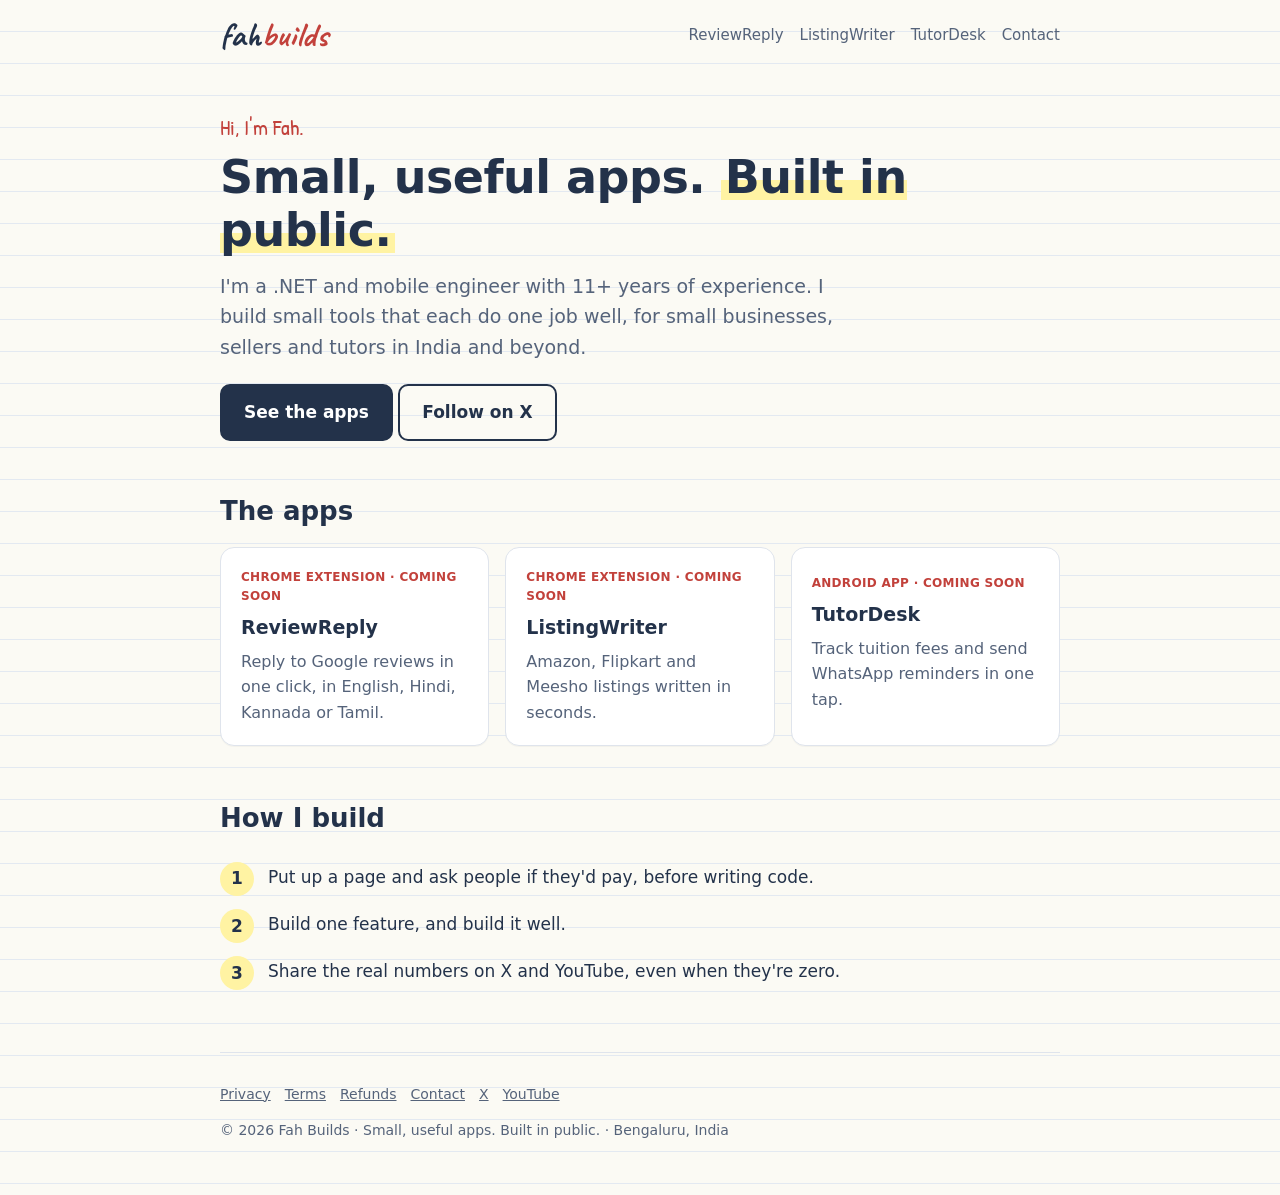
==== index.html @ e9f2c5de "Create index.html" ====
<!doctype html>
<html lang="en">
<head>
<meta charset="utf-8">
<meta name="viewport" content="width=device-width,initial-scale=1">
<title>Fah Builds · Small, useful apps. Built in public.</title>
<meta name="description" content="Small, useful apps built in public by Fah, a .NET and mobile engineer from Bengaluru.">
<meta property="og:title" content="Fah Builds · Small, useful apps. Built in public.">
<meta property="og:description" content="Small, useful apps built in public by Fah, a .NET and mobile engineer from Bengaluru.">
<link rel="icon" href="assets/favicon.svg" type="image/svg+xml">
<link rel="preconnect" href="https://fonts.googleapis.com">
<link rel="preconnect" href="https://fonts.gstatic.com" crossorigin>
<link href="https://fonts.googleapis.com/css2?family=Caveat:wght@700&family=Patrick+Hand&display=swap" rel="stylesheet">
<link rel="stylesheet" href="assets/style.css">
</head>
<body>
<div class="wrap">
<header class="top">
  <a class="brand" href="">fah<span>builds</span></a>
  <nav><a href="reviewreply/">ReviewReply</a><a href="listingwriter/">ListingWriter</a><a href="tutordesk/">TutorDesk</a><a href="contact.html">Contact</a></nav>
</header>

<section class="hero">
  <p class="kicker">Hi, I'm Fah.</p>
  <h1>Small, useful apps. <mark>Built in public.</mark></h1>
  <p class="lead">I'm a .NET and mobile engineer with 11+ years of experience. I build small tools that each do one job well, for small businesses, sellers and tutors in India and beyond.</p>
  <a class="btn" href="#apps">See the apps</a> <a class="btn ghost" href="https://x.com/fahbuilds">Follow on X</a>
</section>
<section id="apps">
  <h2>The apps</h2>
  <div class="grid three">
    <a class="card" href="reviewreply/" style="text-decoration:none;color:inherit"><span class="tag">Chrome extension · Coming soon</span><h3>ReviewReply</h3><p>Reply to Google reviews in one click, in English, Hindi, Kannada or Tamil.</p></a>
    <a class="card" href="listingwriter/" style="text-decoration:none;color:inherit"><span class="tag">Chrome extension · Coming soon</span><h3>ListingWriter</h3><p>Amazon, Flipkart and Meesho listings written in seconds.</p></a>
    <a class="card" href="tutordesk/" style="text-decoration:none;color:inherit"><span class="tag">Android app · Coming soon</span><h3>TutorDesk</h3><p>Track tuition fees and send WhatsApp reminders in one tap.</p></a>
  </div>
</section>
<section>
  <h2>How I build</h2>
  <ol class="steps"><li>Put up a page and ask people if they'd pay, before writing code.</li><li>Build one feature, and build it well.</li><li>Share the real numbers on X and YouTube, even when they're zero.</li></ol>
</section>

<footer>
  <div><a href="privacy.html">Privacy</a><a href="terms.html">Terms</a><a href="refund.html">Refunds</a><a href="contact.html">Contact</a><a href="https://x.com/fahbuilds">X</a><a href="https://www.youtube.com/@fahbuilds">YouTube</a></div>
  <p>© <span id="yr">2026</span> Fah Builds · Small, useful apps. Built in public. · Bengaluru, India</p>
</footer>
</div>
<script src="assets/config.js"></script>
</body>
</html>
---- assets/style.css ----
:root{--paper:#fbfaf4;--line:#e3e9f1;--ink:#23324a;--muted:#55637a;--red:#c2413b;--hl:#fff3a3;--card:#ffffff;--border:#dfe4ec;--margin:#e4a3a3}
*{box-sizing:border-box}
html{-webkit-text-size-adjust:100%}
body{margin:0;background:var(--paper);color:var(--ink);font:17px/1.6 system-ui,-apple-system,"Segoe UI",Roboto,sans-serif;
 background-image:repeating-linear-gradient(to bottom,transparent 0,transparent 31px,var(--line) 31px,var(--line) 32px)}
a{color:var(--red)}
.wrap{max-width:880px;margin:0 auto;padding:0 20px}
header.top{padding:18px 0;display:flex;align-items:center;justify-content:space-between;gap:12px;flex-wrap:wrap}
.brand{font-family:Caveat,cursive;font-weight:700;font-size:34px;text-decoration:none;color:var(--ink);line-height:1}
.brand span{color:var(--red)}
nav a{color:var(--muted);text-decoration:none;margin-left:16px;font-size:15px}
nav a:hover{color:var(--ink)}
.hero{padding:40px 0 24px}
.kicker{font-family:"Patrick Hand",cursive;color:var(--red);font-size:22px;margin:0}
h1{font-size:clamp(30px,5vw,46px);line-height:1.15;margin:6px 0 14px;letter-spacing:-.5px}
h1 mark,h2 mark{background:linear-gradient(transparent 55%,var(--hl) 55%,var(--hl) 92%,transparent 92%);color:inherit;padding:0 4px}
.lead{font-size:19px;color:var(--muted);max-width:640px;margin:0 0 22px}
.btn{display:inline-block;background:var(--ink);color:#fff;text-decoration:none;padding:13px 22px;border-radius:10px;font-weight:600;border:2px solid var(--ink)}
.btn:hover{background:#111c2e}
.btn.ghost{background:transparent;color:var(--ink)}
.note{font-size:14px;color:var(--muted);margin-top:10px}
section{padding:26px 0}
h2{font-size:26px;margin:0 0 14px}
.grid{display:grid;grid-template-columns:repeat(auto-fit,minmax(300px,1fr));gap:16px}
.card{background:var(--card);border:1px solid var(--border);border-radius:14px;padding:20px;box-shadow:0 1px 0 rgba(0,0,0,.03)}
.card h3{margin:0 0 6px;font-size:19px}
.card p{margin:0;color:var(--muted);font-size:16px}
.tag{display:inline-block;font-size:12px;font-weight:600;letter-spacing:.3px;text-transform:uppercase;color:var(--red);margin-bottom:6px}
.steps{counter-reset:s;list-style:none;padding:0;margin:0}
.steps li{counter-increment:s;padding:10px 0 10px 48px;position:relative}
.steps li::before{content:counter(s);position:absolute;left:0;top:8px;width:34px;height:34px;border-radius:50%;background:var(--hl);font-weight:700;display:flex;align-items:center;justify-content:center}
.price{display:grid;grid-template-columns:repeat(auto-fit,minmax(240px,1fr));gap:16px}
.price .card{text-align:left}
.amt{font-size:32px;font-weight:700;margin:4px 0}
.amt small{font-size:15px;color:var(--muted);font-weight:400}
.price ul{padding-left:18px;margin:10px 0 0;color:var(--muted)}
.pro{border:2px solid var(--ink)}
details{background:var(--card);border:1px solid var(--border);border-radius:12px;padding:14px 18px;margin-bottom:10px}
summary{font-weight:600;cursor:pointer}
details p{margin:8px 0 0;color:var(--muted)}
.cta{background:var(--card);border:2px dashed var(--ink);border-radius:16px;padding:26px;text-align:center}
footer{padding:30px 0 40px;color:var(--muted);font-size:14px;border-top:1px solid var(--border);margin-top:30px}
footer a{color:var(--muted);margin-right:14px}
.legal h2{font-size:21px;margin-top:26px}
.legal p,.legal li{color:#33415a}
@media (max-width:560px){body{font-size:16px}nav a{margin:0 14px 0 0}.hero{padding-top:20px}}
.grid.three{grid-template-columns:repeat(auto-fit,minmax(230px,1fr))}
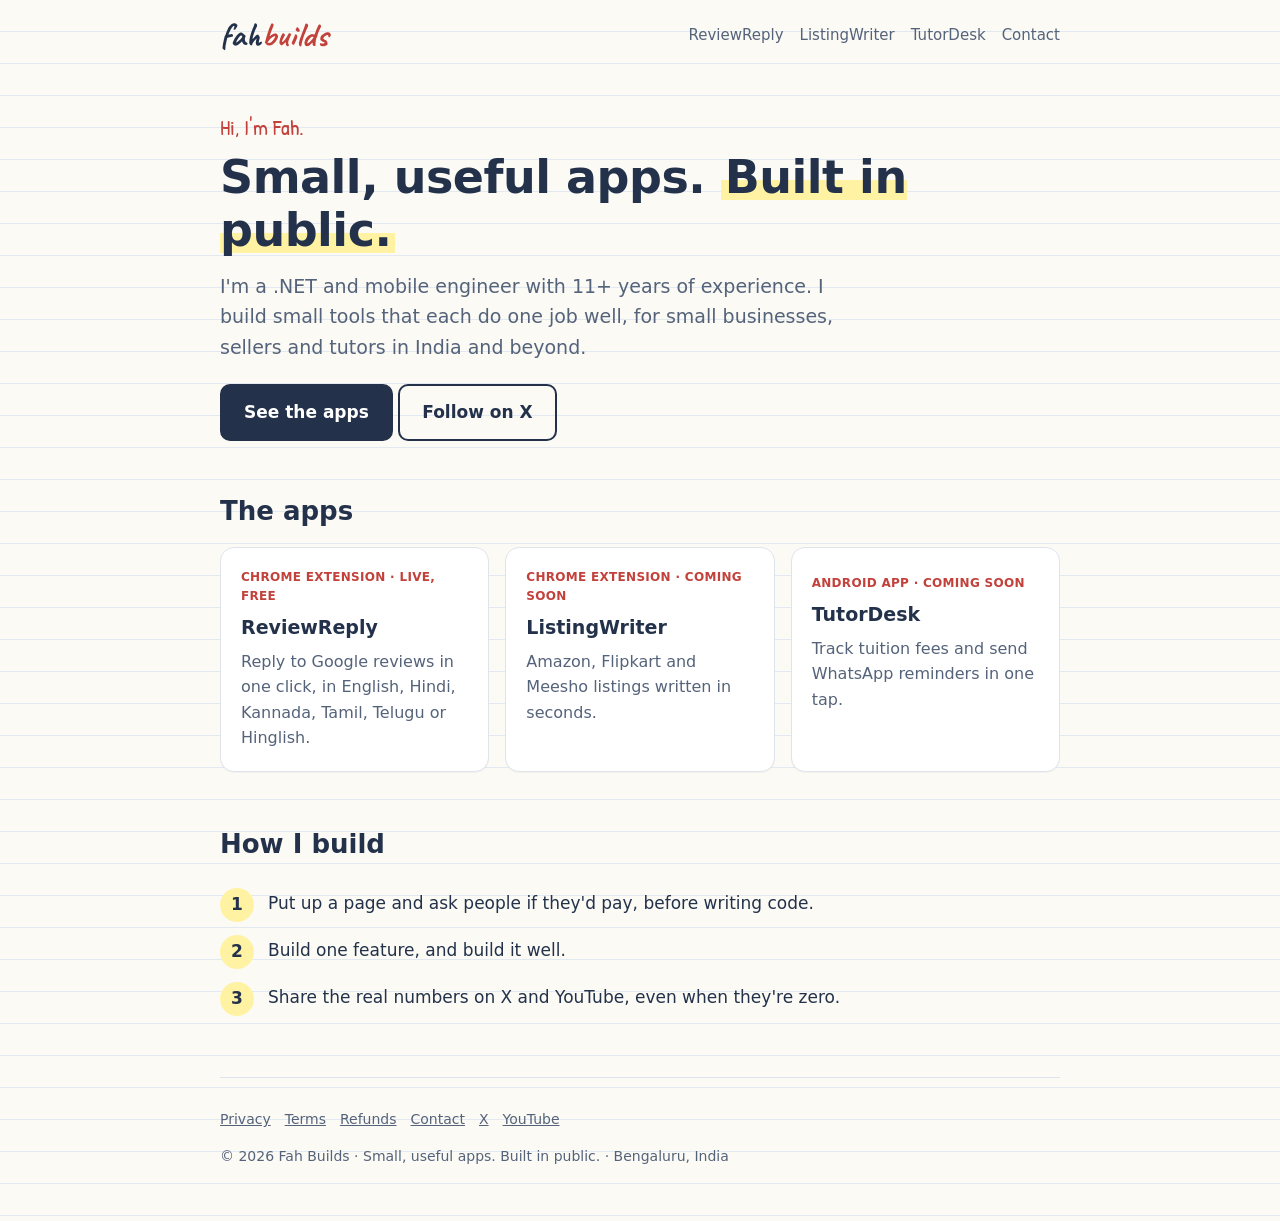
==== commit 57249d4b: "Update ReviewReply card status and description" ====
--- a/index.html
+++ b/index.html
@@ -29,7 +29,7 @@
 <section id="apps">
   <h2>The apps</h2>
   <div class="grid three">
-    <a class="card" href="reviewreply/" style="text-decoration:none;color:inherit"><span class="tag">Chrome extension · Coming soon</span><h3>ReviewReply</h3><p>Reply to Google reviews in one click, in English, Hindi, Kannada or Tamil.</p></a>
+    <a class="card" href="reviewreply/" style="text-decoration:none;color:inherit"><span class="tag">Chrome extension · Live, free</span><h3>ReviewReply</h3><p>Reply to Google reviews in one click, in English, Hindi, Kannada, Tamil, Telugu or Hinglish.</p></a>
     <a class="card" href="listingwriter/" style="text-decoration:none;color:inherit"><span class="tag">Chrome extension · Coming soon</span><h3>ListingWriter</h3><p>Amazon, Flipkart and Meesho listings written in seconds.</p></a>
     <a class="card" href="tutordesk/" style="text-decoration:none;color:inherit"><span class="tag">Android app · Coming soon</span><h3>TutorDesk</h3><p>Track tuition fees and send WhatsApp reminders in one tap.</p></a>
   </div>
